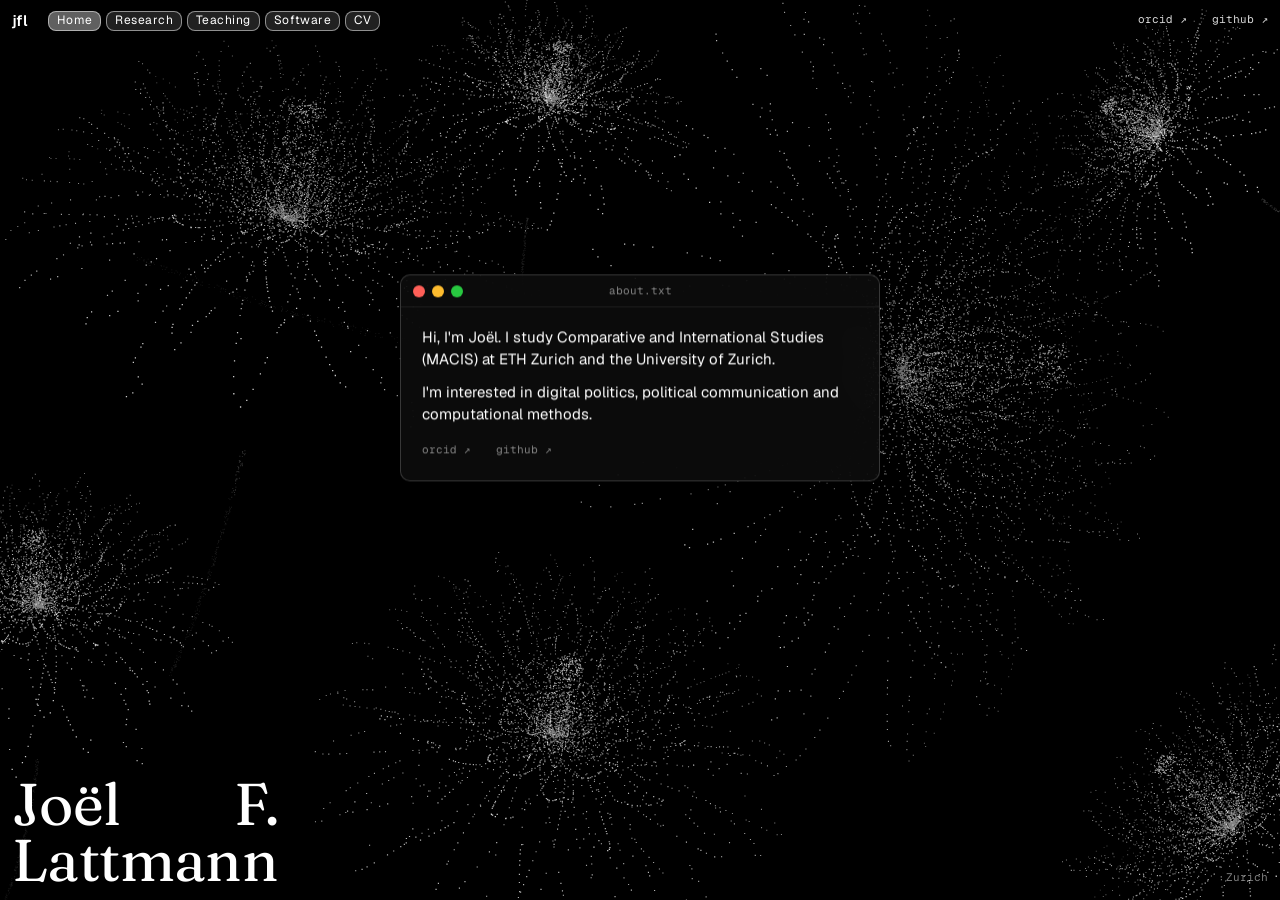
==== index.html @ bf8f3472 "design more vibey" ====
<!DOCTYPE html>
<html lang="en">
<head>
  <meta charset="UTF-8" />
  <meta name="viewport" content="width=device-width, initial-scale=1.0" />
  <title>Joël Lattmann</title>
  <link rel="preload" href="assets/fonts/geist-latin-400-normal.woff2" as="font" type="font/woff2" crossorigin />
  <link rel="stylesheet" href="style.css?v=20261121a" />
</head>
<body>
  <header>
    <a class="mark" href="index.html">jfl</a>
    <nav>
      <a href="index.html">Home</a>
      <a href="research.html">Research</a>
      <a href="teaching.html">Teaching</a>
      <a href="software.html">Software</a>
      <a href="cv.html">CV</a>
    </nav>
  </header>
  <footer><a href="https://orcid.org/0009-0002-9551-1876">orcid ↗</a><a href="https://github.com/joellattmann">github ↗</a></footer>

  <canvas id="field" aria-hidden="true"></canvas>
  <div class="landing">
    <div class="loader"></div>
    <h1 class="name"><span class="first"><span>Joël</span><span>F.</span></span><span>Lattmann</span></h1>
    <p class="note">Zurich</p>
  </div>

  <section class="win" id="about" role="dialog" aria-label="About">
    <div class="win-bar">
      <div class="dots">
        <button class="dot red" data-act="close" aria-label="Close"></button>
        <button class="dot yellow" data-act="min" aria-label="Minimise"></button>
        <button class="dot green" data-act="max" aria-label="Expand"></button>
      </div>
      <span class="win-title">about.txt</span>
    </div>
    <div class="win-body">
      <p>Hi, I'm Joël. I study Comparative and International Studies (MACIS) at ETH Zurich and the University of Zurich.</p>
      <p>I'm interested in digital politics, political communication and computational methods.</p>
      <p class="win-links"><a href="https://orcid.org/0009-0002-9551-1876">orcid ↗</a><a href="https://github.com/joellattmann">github ↗</a></p>
    </div>
  </section>
  <button class="reopen" id="reopen" aria-label="Open about">about.txt</button>

  <script src="main.js?v=20261121a"></script>
</body>
</html>
---- style.css ----
@font-face { font-family: "Geist"; src: url("assets/fonts/geist-latin-400-normal.woff2") format("woff2"); font-weight: 400; font-display: block; }
@font-face { font-family: "Geist"; src: url("assets/fonts/geist-latin-600-normal.woff2") format("woff2"); font-weight: 600; font-display: block; }
@font-face { font-family: "Geist Mono"; src: url("assets/fonts/geist-mono-latin-400-normal.woff2") format("woff2"); font-weight: 400; font-display: block; }
@font-face { font-family: "Fraunces"; src: url("assets/fonts/fraunces-latin-400-normal.woff2") format("woff2"); font-weight: 400; font-display: block; }

:root {
  --bg: #000;
  --fg: #fff;
  --dim: rgba(255, 255, 255, 0.5);
  --faint: rgba(255, 255, 255, 0.14);
  --pill: #606060;
  --sans: "Geist", "Helvetica Neue", Arial, sans-serif;
  --display: "Fraunces", Georgia, serif;
  --mono: "Geist Mono", ui-monospace, Menlo, monospace;
}

* { margin: 0; padding: 0; box-sizing: border-box; }

html, body { background: var(--bg); }

body {
  min-height: 100vh;
  color: var(--fg);
  font-family: var(--sans);
  font-size: 16px;
  font-weight: 400;
  line-height: 1.45;
  -webkit-font-smoothing: antialiased;
}

::selection { background: var(--fg); color: var(--bg); }

a { color: inherit; }

/* ---------- top bar ---------- */
header {
  position: fixed;
  top: 0.6rem;
  left: 0.75rem;
  right: 0.75rem;
  z-index: 10;
  display: flex;
  align-items: center;
  gap: 0.75rem;
}

.mark {
  font-weight: 600;
  font-size: 0.95rem;
  letter-spacing: -0.01em;
  text-decoration: none;
  margin-right: 0.5rem;
}

nav { display: flex; gap: 0.3rem; flex-wrap: wrap; }

nav a {
  display: flex;
  align-items: center;
  height: 1.25rem;
  padding: 0 0.5rem;
  font-size: 12px;
  letter-spacing: 0.04em;
  text-decoration: none;
  border: 1px solid var(--dim);
  border-radius: 0.5rem;
  background: rgba(96, 96, 96, 0.35);
  transition: background 0.15s;
}
nav a:hover, nav a.active { background: var(--pill); }

/* ---------- landing ---------- */
#field {
  position: fixed;
  inset: 0;
  width: 100%;
  height: 100%;
  z-index: 0;
}

#field.bg { opacity: 0.38; }
main { position: relative; z-index: 1; }

.landing {
  position: fixed;
  inset: 0;
  z-index: 1;
  pointer-events: none;
}

.landing .name {
  position: absolute;
  left: 0.75rem;
  bottom: 0.75rem;
  font-family: var(--display);
  font-weight: 400;
  font-size: clamp(2rem, 4.6vw, 4rem);
  letter-spacing: -0.01em;
  line-height: 0.95;
  opacity: 0;
  animation: rise 1.2s 0.9s cubic-bezier(.2,.7,.2,1) forwards;
  display: inline-block;
}
.landing .name span { display: block; }
.landing .name .first { display: flex; justify-content: space-between; }

.landing .note {
  position: absolute;
  right: 0.75rem;
  bottom: 0.9rem;
  font-family: var(--mono);
  font-size: 11px;
  color: var(--dim);
  text-align: right;
  opacity: 0;
  animation: fade 0.8s 1.6s forwards;
}

.loader {
  position: absolute;
  left: 50%;
  bottom: 8%;
  width: 8.5rem;
  height: 1px;
  margin-left: -4.25rem;
  background: var(--faint);
  overflow: hidden;
  animation: fade 0.4s 1s reverse forwards;
}
.loader::after {
  content: "";
  position: absolute;
  inset: 0;
  background: var(--fg);
  transform-origin: left;
  transform: scaleX(0);
  animation: load 0.9s ease-out forwards;
}

@keyframes load { to { transform: scaleX(1); } }
@keyframes fade { from { opacity: 0; } to { opacity: 1; } }
@keyframes rise { from { opacity: 0; transform: translateY(12px); } to { opacity: 1; transform: none; } }

/* ---------- inner pages ---------- */
main {
  padding: 6.5rem clamp(1.25rem, 8vw, 9rem) 6rem;
  max-width: 1500px;
}

.rule {
  border: 0;
  border-top: 1px solid var(--faint);
}

.page-title {
  font-family: var(--display);
  font-weight: 400;
  font-size: clamp(2rem, 4.6vw, 4rem);
  letter-spacing: -0.01em;
  line-height: 0.95;
  margin-bottom: 3rem;
}

.label {
  font-family: var(--mono);
  font-size: 11px;
  color: var(--dim);
  text-transform: uppercase;
  letter-spacing: 0.06em;
}

.wip {
  position: fixed;
  z-index: 1;
  left: 50%;
  top: 50%;
  transform: translate(-50%, -50%);
  font-family: var(--mono);
  font-size: 11px;
  color: var(--dim);
}

/* software entry: index-style grid */
.entry {
  display: grid;
  grid-template-columns: 1fr 2fr;
  gap: 1.5rem 2rem;
  padding-top: 1rem;
  border-top: 1px solid var(--faint);
}

.entry h2 {
  font-family: var(--sans);
  font-weight: 400;
  font-size: 1.6rem;
  letter-spacing: -0.02em;
  margin: 0.4rem 0 1rem;
}

.entry img {
  width: 72px;
  display: block;
  filter: grayscale(1) contrast(1.1);
  transition: filter 0.3s;
}
.entry:hover img { filter: none; }

.entry p { max-width: 38rem; }
.entry p + p { margin-top: 0.8rem; }

code { font-family: var(--mono); font-size: 0.85em; }

pre {
  margin-top: 1.5rem;
  padding: 1rem 0;
  border-top: 1px solid var(--faint);
  border-bottom: 1px solid var(--faint);
  font-family: var(--mono);
  font-size: 12.5px;
  line-height: 1.7;
  overflow-x: auto;
}
pre .c { color: var(--dim); }

.links { display: flex; gap: 0.3rem; margin-top: 1.5rem; }
.links a {
  height: 1.25rem;
  display: flex;
  align-items: center;
  padding: 0 0.5rem;
  font-size: 12px;
  text-decoration: none;
  border: 1px solid var(--dim);
  border-radius: 0.5rem;
  transition: background 0.15s, color 0.15s;
}
.links a:hover { background: var(--fg); color: var(--bg); }

footer {
  position: fixed;
  right: 0.75rem;
  top: 0.75rem;
  z-index: 10;
  font-family: var(--mono);
  font-size: 11px;
  color: var(--dim);
}
footer { display: flex; gap: 1.6rem; }
footer a {
  text-decoration: none;
  color: rgba(255, 255, 255, 0.85);
  text-shadow: 0 0 6px #000, 0 0 12px #000;
}
footer a:hover { color: #fff; }

/* ---------- about window ---------- */
.win {
  position: fixed;
  z-index: 5;
  left: 50%;
  top: 42%;
  width: min(30rem, calc(100vw - 2rem));
  transform: translate(-50%, -50%);
  background: rgba(14, 14, 14, 0.82);
  backdrop-filter: blur(14px);
  -webkit-backdrop-filter: blur(14px);
  border: 1px solid rgba(255, 255, 255, 0.18);
  border-radius: 10px;
  box-shadow: 0 24px 60px rgba(0, 0, 0, 0.6);
  overflow: hidden;
  opacity: 0;
  animation: pop 0.5s 1.9s cubic-bezier(.2,.8,.2,1) forwards;
  transition: width 0.35s cubic-bezier(.2,.8,.2,1);
}
.win.closed { display: none; }
.win.max { width: min(44rem, calc(100vw - 2rem)); }
.win.min .win-body { display: none; }

@keyframes pop {
  from { opacity: 0; transform: translate(-50%, -46%) scale(0.97); }
  to   { opacity: 1; transform: translate(-50%, -50%) scale(1); }
}
.win.shown { animation: none; opacity: 1; }

.win-bar {
  position: relative;
  height: 2rem;
  display: flex;
  align-items: center;
  padding: 0 0.75rem;
  border-bottom: 1px solid rgba(255, 255, 255, 0.08);
  cursor: grab;
  user-select: none;
}
.win.min .win-bar { border-bottom: 0; }
.win-bar:active { cursor: grabbing; }

.dots { display: flex; gap: 0.45rem; z-index: 1; }
.dot {
  width: 12px;
  height: 12px;
  border-radius: 50%;
  border: 0;
  padding: 0;
  cursor: pointer;
}
.red { background: #ff5f57; }
.yellow { background: #febc2e; }
.green { background: #28c840; }
.dots:hover .dot { filter: brightness(0.9); }

.win-title {
  position: absolute;
  inset: 0;
  display: flex;
  align-items: center;
  justify-content: center;
  font-family: var(--mono);
  font-size: 11px;
  color: var(--dim);
  pointer-events: none;
}

.win-body { padding: 1.2rem 1.3rem 1.4rem; font-size: 15px; }
.win-body p + p { margin-top: 0.7rem; }
.win-body .win-links {
  margin-top: 1.1rem;
  display: flex;
  gap: 1.6rem;
  font-family: var(--mono);
  font-size: 11px;
}
.win-links a { color: var(--dim); text-decoration: none; }
.win-links a:hover { color: var(--fg); }

.reopen {
  position: fixed;
  z-index: 5;
  left: 50%;
  bottom: 0.9rem;
  transform: translateX(-50%);
  display: none;
  height: 1.25rem;
  padding: 0 0.5rem;
  font-family: var(--mono);
  font-size: 11px;
  color: var(--fg);
  background: rgba(96, 96, 96, 0.35);
  border: 1px solid var(--dim);
  border-radius: 0.5rem;
  cursor: pointer;
}
.reopen:hover { background: var(--pill); }
.reopen.show { display: block; }

/* ---------- research ---------- */
.entry.pub { padding-bottom: 1.6rem; }
.entry.pub + .entry.pub { margin-top: 0; }
.pub-title { font-size: 1.05rem; max-width: 40rem; }
.pub-authors { margin-top: 0.4rem; color: var(--dim); font-size: 0.92rem; }
.pub-authors b { color: var(--fg); font-weight: 400; }

@media (max-width: 700px) {
  .entry { grid-template-columns: 1fr; }
  footer { display: none; }
  .landing .note { display: none; }
}

@media (prefers-reduced-motion: reduce) {
  .landing .name, .landing .note { animation: none; opacity: 1; }
  .loader { display: none; }
}
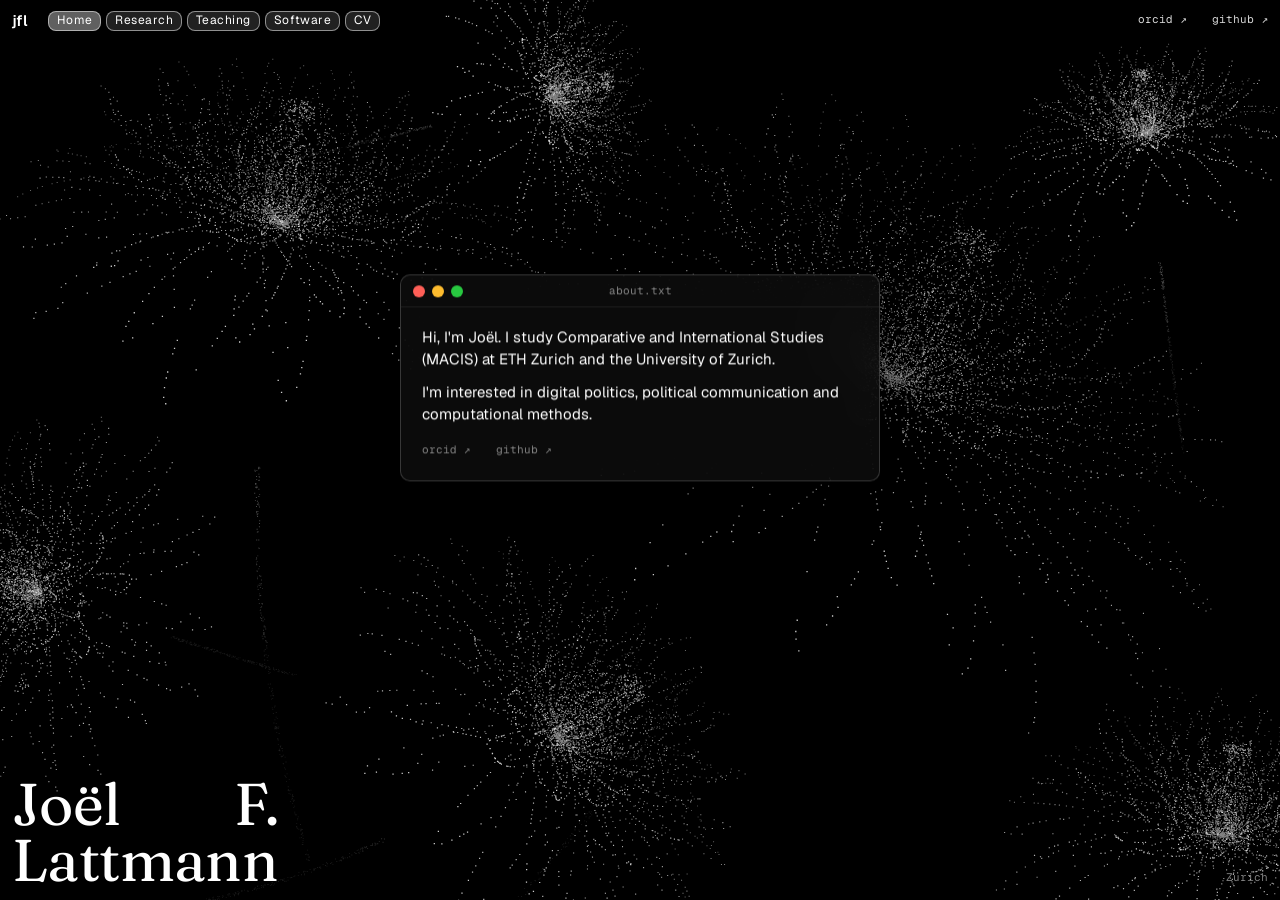
==== commit 80c5984b: "design more vibey" ====
--- a/index.html
+++ b/index.html
@@ -4,8 +4,33 @@
   <meta charset="UTF-8" />
   <meta name="viewport" content="width=device-width, initial-scale=1.0" />
   <title>Joël Lattmann</title>
+  <meta name="description" content="Joël F. Lattmann – MA student in Comparative and International Studies at ETH Zurich and the University of Zurich, interested in digital politics, political communication and computational methods." />
+  <meta name="author" content="Joël F. Lattmann" />
+  <link rel="canonical" href="https://joellattmann.github.io/" />
+  <meta name="theme-color" content="#000000" />
+  <meta property="og:type" content="website" />
+  <meta property="og:site_name" content="Joël F. Lattmann" />
+  <meta property="og:title" content="Joël Lattmann" />
+  <meta property="og:description" content="Joël F. Lattmann – MA student in Comparative and International Studies at ETH Zurich and the University of Zurich, interested in digital politics, political communication and computational methods." />
+  <meta property="og:url" content="https://joellattmann.github.io/" />
+  <meta property="og:image" content="https://joellattmann.github.io/assets/og.png" />
+  <meta property="og:image:width" content="1200" />
+  <meta property="og:image:height" content="630" />
+  <meta name="twitter:card" content="summary_large_image" />
+  <meta name="twitter:image" content="https://joellattmann.github.io/assets/og.png" />
+  <link rel="icon" href="assets/favicon.svg" type="image/svg+xml" />
+  <link rel="icon" href="assets/favicon-32.png" sizes="32x32" type="image/png" />
+  <link rel="apple-touch-icon" href="assets/apple-touch-icon.png" />
   <link rel="preload" href="assets/fonts/geist-latin-400-normal.woff2" as="font" type="font/woff2" crossorigin />
-  <link rel="stylesheet" href="style.css?v=20261121a" />
+  <link rel="stylesheet" href="style.css?v=20261121b" />
+  <script type="application/ld+json">
+  {"@context": "https://schema.org", "@type": "Person",
+   "name": "Joël F. Lattmann", "alternateName": "Joël Frédéric Lattmann",
+   "url": "https://joellattmann.github.io/",
+   "affiliation": [{"@type": "CollegeOrUniversity", "name": "ETH Zurich"}, {"@type": "CollegeOrUniversity", "name": "University of Zurich"}],
+   "knowsAbout": ["Digital politics", "Political communication", "Computational social science"],
+   "sameAs": ["https://orcid.org/0009-0002-9551-1876", "https://github.com/joellattmann"]}
+  </script>
 </head>
 <body>
   <header>
@@ -44,6 +69,6 @@
   </section>
   <button class="reopen" id="reopen" aria-label="Open about">about.txt</button>
 
-  <script src="main.js?v=20261121a"></script>
+  <script src="main.js?v=20261121b"></script>
 </body>
 </html>
--- a/style.css
+++ b/style.css
@@ -370,3 +370,33 @@
   .landing .name, .landing .note { animation: none; opacity: 1; }
   .loader { display: none; }
 }
+
+/* ---------- page transitions ---------- */
+@view-transition { navigation: auto; }
+header { view-transition-name: site-header; }
+footer { view-transition-name: site-links; }
+::view-transition-old(root),
+::view-transition-new(root) { animation-duration: 0.35s; animation-timing-function: ease; }
+@supports not (view-transition-name: none) {
+  main, .landing, #field { animation: fade 0.45s ease both; }
+}
+
+/* ---------- hover detail ---------- */
+.entry .label, .entry h2, .entry .pub-title { transition: color 0.25s, transform 0.25s; }
+.entry:hover .label { color: var(--fg); }
+.entry:hover h2, .entry:hover .pub-title { transform: translateX(6px); }
+
+.entry-link { display: inline-block; color: inherit; text-decoration: none; }
+.entry-link .arrow {
+  display: inline-block;
+  font-size: 0.7em;
+  opacity: 0;
+  transform: translate(-4px, 2px);
+  transition: opacity 0.25s, transform 0.25s;
+}
+.entry-link:hover .arrow { opacity: 1; transform: translate(0, -2px); }
+
+/* ---------- 404 ---------- */
+#field[data-layout="wilted"] { opacity: 1; }
+.lost .wip { top: 84%; }
+.lost .wip a { color: var(--fg); text-underline-offset: 3px; }
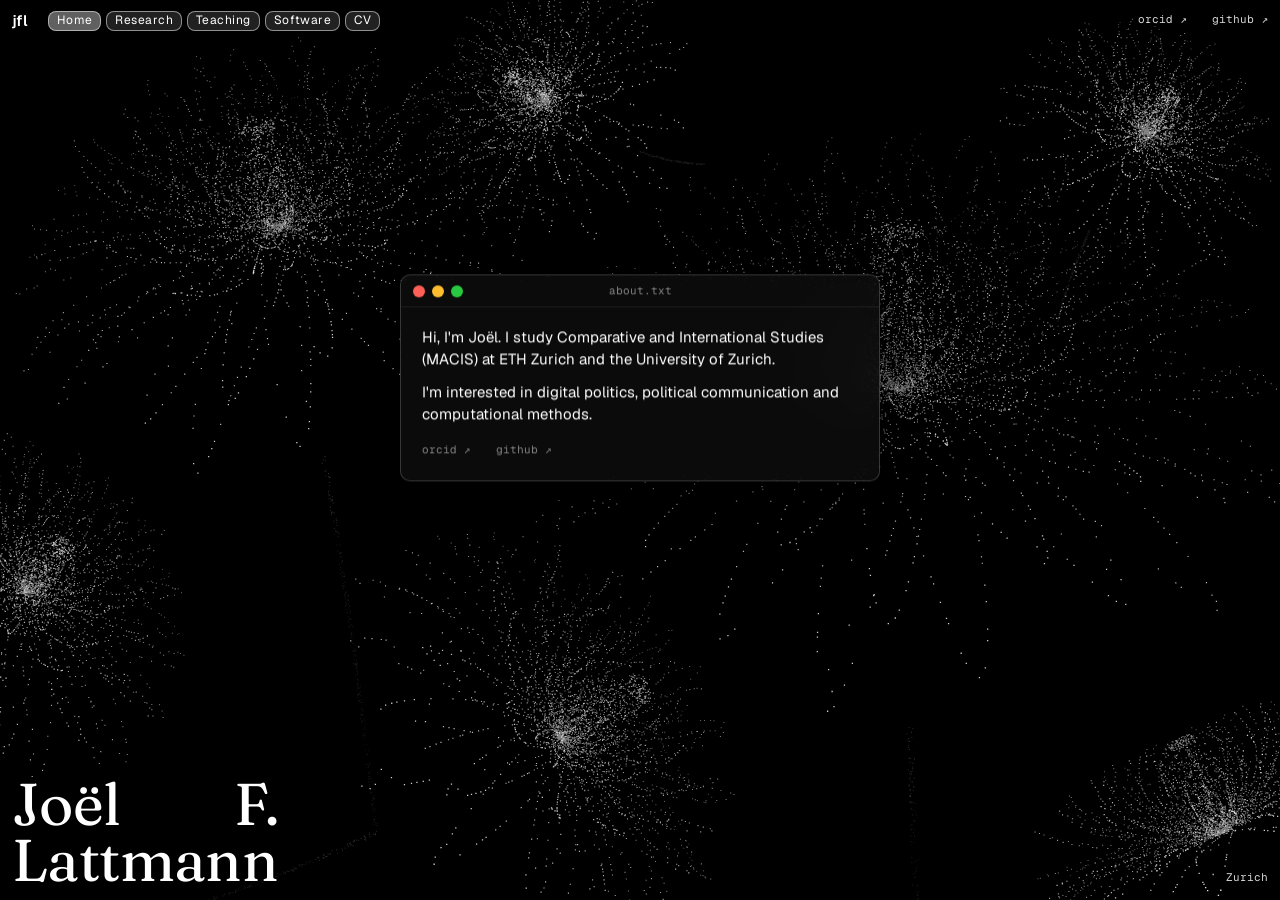
==== commit 67317838: "design more vibey" ====
--- a/index.html
+++ b/index.html
@@ -22,7 +22,7 @@
   <link rel="icon" href="assets/favicon-32.png" sizes="32x32" type="image/png" />
   <link rel="apple-touch-icon" href="assets/apple-touch-icon.png" />
   <link rel="preload" href="assets/fonts/geist-latin-400-normal.woff2" as="font" type="font/woff2" crossorigin />
-  <link rel="stylesheet" href="style.css?v=20261121b" />
+  <link rel="stylesheet" href="style.css?v=20261121c" />
   <script type="application/ld+json">
   {"@context": "https://schema.org", "@type": "Person",
    "name": "Joël F. Lattmann", "alternateName": "Joël Frédéric Lattmann",
@@ -69,6 +69,6 @@
   </section>
   <button class="reopen" id="reopen" aria-label="Open about">about.txt</button>
 
-  <script src="main.js?v=20261121b"></script>
+  <script src="main.js?v=20261121c"></script>
 </body>
 </html>
--- a/style.css
+++ b/style.css
@@ -110,7 +110,8 @@
   bottom: 0.9rem;
   font-family: var(--mono);
   font-size: 11px;
-  color: var(--dim);
+  color: rgba(255, 255, 255, 0.85);
+  text-shadow: 0 0 6px #000, 0 0 12px #000;
   text-align: right;
   opacity: 0;
   animation: fade 0.8s 1.6s forwards;
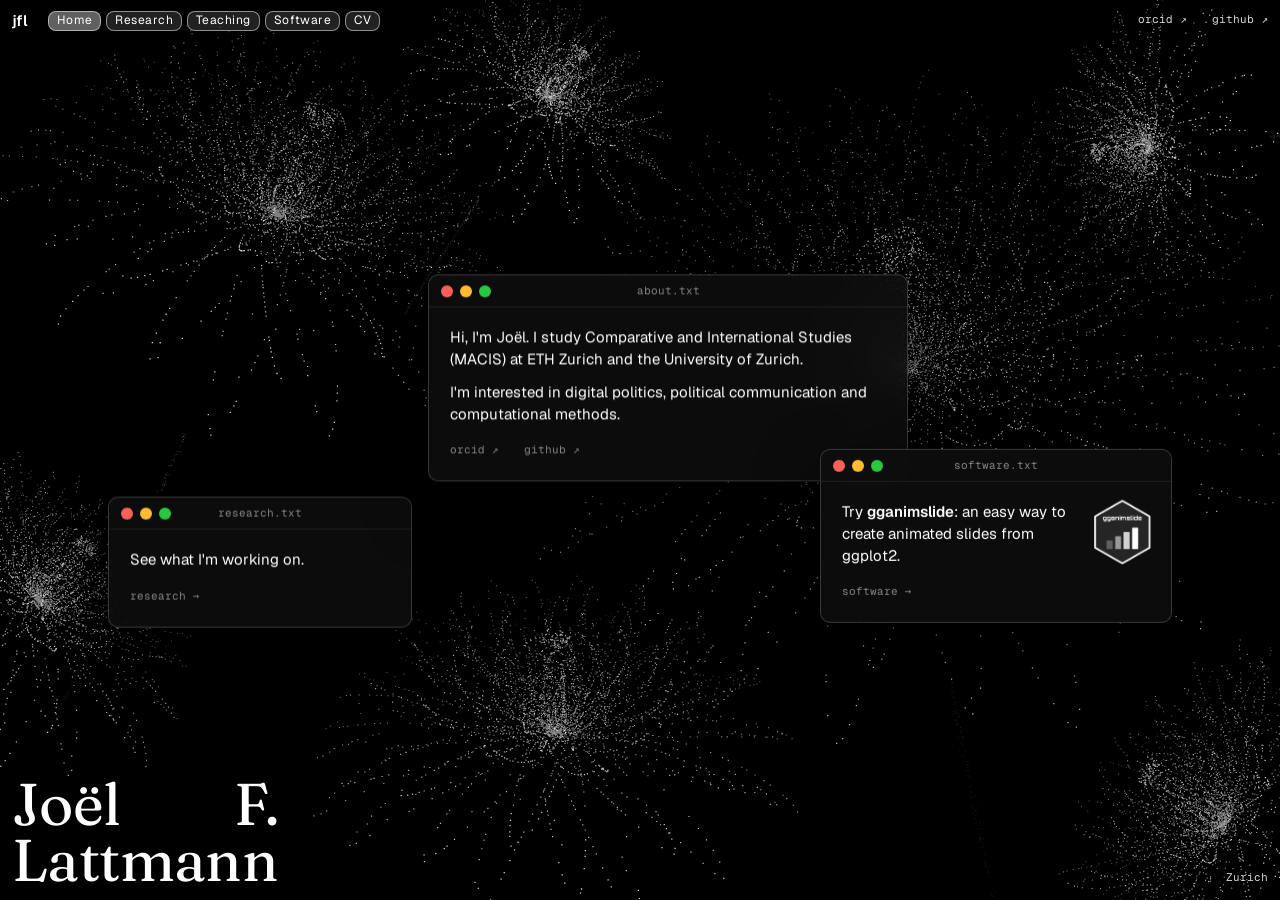
==== commit d526a14b: "design more vibey" ====
--- a/index.html
+++ b/index.html
@@ -22,7 +22,7 @@
   <link rel="icon" href="assets/favicon-32.png" sizes="32x32" type="image/png" />
   <link rel="apple-touch-icon" href="assets/apple-touch-icon.png" />
   <link rel="preload" href="assets/fonts/geist-latin-400-normal.woff2" as="font" type="font/woff2" crossorigin />
-  <link rel="stylesheet" href="style.css?v=20261121c" />
+  <link rel="stylesheet" href="style.css?v=20261122e" />
   <script type="application/ld+json">
   {"@context": "https://schema.org", "@type": "Person",
    "name": "Joël F. Lattmann", "alternateName": "Joël Frédéric Lattmann",
@@ -43,7 +43,7 @@
       <a href="cv.html">CV</a>
     </nav>
   </header>
-  <footer><a href="https://orcid.org/0009-0002-9551-1876">orcid ↗</a><a href="https://github.com/joellattmann">github ↗</a></footer>
+  <footer><a href="https://orcid.org/0009-0002-9551-1876">orcid ↗&#xFE0E;</a><a href="https://github.com/joellattmann">github ↗&#xFE0E;</a></footer>
 
   <canvas id="field" aria-hidden="true"></canvas>
   <div class="landing">
@@ -52,7 +52,36 @@
     <p class="note">Zurich</p>
   </div>
 
-  <section class="win" id="about" role="dialog" aria-label="About">
+  <section class="win" id="research-win" data-title="research.txt" role="dialog" aria-label="research.txt">
+    <div class="win-bar">
+      <div class="dots">
+        <button class="dot red" data-act="close" aria-label="Close"></button>
+        <button class="dot yellow" data-act="min" aria-label="Minimise"></button>
+        <button class="dot green" data-act="max" aria-label="Expand"></button>
+      </div>
+      <span class="win-title">research.txt</span>
+    </div>
+    <div class="win-body">
+      <p>See what I'm working on.</p>
+      <p class="win-links"><a href="research.html">research →</a></p>
+    </div>
+  </section>
+  <section class="win" id="software-win" data-title="software.txt" role="dialog" aria-label="software.txt">
+    <div class="win-bar">
+      <div class="dots">
+        <button class="dot red" data-act="close" aria-label="Close"></button>
+        <button class="dot yellow" data-act="min" aria-label="Minimise"></button>
+        <button class="dot green" data-act="max" aria-label="Expand"></button>
+      </div>
+      <span class="win-title">software.txt</span>
+    </div>
+    <div class="win-body">
+      <img class="win-logo" src="assets/gganimslide-logo.png" alt="gganimslide logo" />
+      <p>Try <strong>gganimslide</strong>: an easy way to create animated slides from ggplot2.</p>
+      <p class="win-links"><a href="software.html">software →</a></p>
+    </div>
+  </section>
+  <section class="win" id="about" data-title="about.txt" role="dialog" aria-label="about.txt">
     <div class="win-bar">
       <div class="dots">
         <button class="dot red" data-act="close" aria-label="Close"></button>
@@ -64,11 +93,11 @@
     <div class="win-body">
       <p>Hi, I'm Joël. I study Comparative and International Studies (MACIS) at ETH Zurich and the University of Zurich.</p>
       <p>I'm interested in digital politics, political communication and computational methods.</p>
-      <p class="win-links"><a href="https://orcid.org/0009-0002-9551-1876">orcid ↗</a><a href="https://github.com/joellattmann">github ↗</a></p>
+      <p class="win-links"><a href="https://orcid.org/0009-0002-9551-1876">orcid ↗&#xFE0E;</a><a href="https://github.com/joellattmann">github ↗&#xFE0E;</a></p>
     </div>
   </section>
-  <button class="reopen" id="reopen" aria-label="Open about">about.txt</button>
+  <div class="dock" id="dock" aria-label="Closed windows"></div>
 
-  <script src="main.js?v=20261121c"></script>
+  <script src="main.js?v=20261122e"></script>
 </body>
 </html>
--- a/style.css
+++ b/style.css
@@ -254,15 +254,16 @@
 }
 footer a:hover { color: #fff; }
 
-/* ---------- about window ---------- */
+/* ---------- windows ---------- */
 .win {
+  --x: 50%; --y: 42%; --w: 30rem; --delay: 1.9s;
   position: fixed;
   z-index: 5;
-  left: 50%;
-  top: 42%;
-  width: min(30rem, calc(100vw - 2rem));
+  left: var(--x);
+  top: var(--y);
+  width: min(var(--w), calc(100vw - 2rem));
   transform: translate(-50%, -50%);
-  background: rgba(14, 14, 14, 0.82);
+  background: rgba(14, 14, 14, 0.86);
   backdrop-filter: blur(14px);
   -webkit-backdrop-filter: blur(14px);
   border: 1px solid rgba(255, 255, 255, 0.18);
@@ -270,12 +271,20 @@
   box-shadow: 0 24px 60px rgba(0, 0, 0, 0.6);
   overflow: hidden;
   opacity: 0;
-  animation: pop 0.5s 1.9s cubic-bezier(.2,.8,.2,1) forwards;
+  animation: pop 0.5s var(--delay) cubic-bezier(.2,.8,.2,1) forwards;
   transition: width 0.35s cubic-bezier(.2,.8,.2,1);
 }
+/* desktop: research sits below-left of about (no overlap), software overlaps about's bottom-right corner in front */
+#about { --x: calc(50% + 1.75rem); }
+#research-win { --x: max(calc(50% - 23.75rem), 10.5rem); --y: calc(42% + 184px); --w: 19rem; --delay: 1.7s; z-index: 3; }
+#software-win { --x: min(calc(50% + 22.25rem), calc(100% - 12rem)); --y: calc(42% + 158px); --w: 22rem; --delay: 2.05s; z-index: 7; }
+
 .win.closed { display: none; }
-.win.max { width: min(44rem, calc(100vw - 2rem)); }
 .win.min .win-body { display: none; }
+.win.max { width: min(calc(var(--w) * 1.45), calc(100vw - 2rem)); }
+.win.max .win-body { font-size: 18px; padding: 1.6rem 1.8rem 1.9rem; }
+.win.max .win-links { font-size: 12.5px; }
+.win.max .win-logo { width: 80px; }
 
 @keyframes pop {
   from { opacity: 0; transform: translate(-50%, -46%) scale(0.97); }
@@ -292,6 +301,7 @@
   border-bottom: 1px solid rgba(255, 255, 255, 0.08);
   cursor: grab;
   user-select: none;
+  touch-action: none;
 }
 .win.min .win-bar { border-bottom: 0; }
 .win-bar:active { cursor: grabbing; }
@@ -322,7 +332,7 @@
   pointer-events: none;
 }
 
-.win-body { padding: 1.2rem 1.3rem 1.4rem; font-size: 15px; }
+.win-body { padding: 1.2rem 1.3rem 1.4rem; font-size: 15px; transition: font-size 0.3s, padding 0.3s; }
 .win-body p + p { margin-top: 0.7rem; }
 .win-body .win-links {
   margin-top: 1.1rem;
@@ -333,26 +343,66 @@
 }
 .win-links a { color: var(--dim); text-decoration: none; }
 .win-links a:hover { color: var(--fg); }
-
-.reopen {
-  position: fixed;
-  z-index: 5;
+.win-body strong { font-weight: 600; }
+
+.win-logo {
+  float: right;
+  width: 58px;
+  margin: -0.2rem -0.1rem 0.4rem 0.9rem;
+  filter: grayscale(1) contrast(1.1);
+  transition: filter 0.3s, width 0.3s;
+}
+.win:hover .win-logo { filter: none; }
+
+/* dock for closed windows */
+.dock {
+  position: fixed;
+  z-index: 6;
   left: 50%;
   bottom: 0.9rem;
   transform: translateX(-50%);
-  display: none;
+  display: flex;
+  gap: 0.3rem;
+}
+.dock button {
   height: 1.25rem;
   padding: 0 0.5rem;
   font-family: var(--mono);
   font-size: 11px;
   color: var(--fg);
-  background: rgba(96, 96, 96, 0.35);
+  background: rgba(40, 40, 40, 0.85);
+  backdrop-filter: blur(8px);
+  -webkit-backdrop-filter: blur(8px);
   border: 1px solid var(--dim);
   border-radius: 0.5rem;
   cursor: pointer;
 }
-.reopen:hover { background: var(--pill); }
-.reopen.show { display: block; }
+.dock button:hover { background: var(--pill); }
+
+/* mobile: stack windows, minimised ones go to the bottom-right corner */
+@media (max-width: 700px) {
+  .win, #about { --x: 50%; --y: 46%; }
+  #research-win { --x: 42%; --y: 25%; --w: 16rem; }
+  #software-win { --x: 56%; --y: 69%; --w: 17rem; --delay: 1.75s; z-index: 4; }
+  #research-win { --delay: 1.6s; }
+  .win.min {
+    left: auto !important;
+    top: auto !important;
+    right: 0.75rem;
+    bottom: calc(0.75rem + var(--dock, 0px) + var(--stack, 0) * 2.5rem);
+    width: 11.5rem;
+    transform: none;
+  }
+  .win.min .win-title { justify-content: flex-end; padding-right: 0.8rem; }
+  .win.max { width: calc(100vw - 1rem); }
+  .dock {
+    left: auto;
+    right: 0.75rem;
+    transform: none;
+    flex-direction: column-reverse;   /* about at the bottom, then research, then software */
+    align-items: flex-end;
+  }
+}
 
 /* ---------- research ---------- */
 .entry.pub { padding-bottom: 1.6rem; }
@@ -370,6 +420,7 @@
 @media (prefers-reduced-motion: reduce) {
   .landing .name, .landing .note { animation: none; opacity: 1; }
   .loader { display: none; }
+  .win { animation: none; opacity: 1; }
 }
 
 /* ---------- page transitions ---------- */
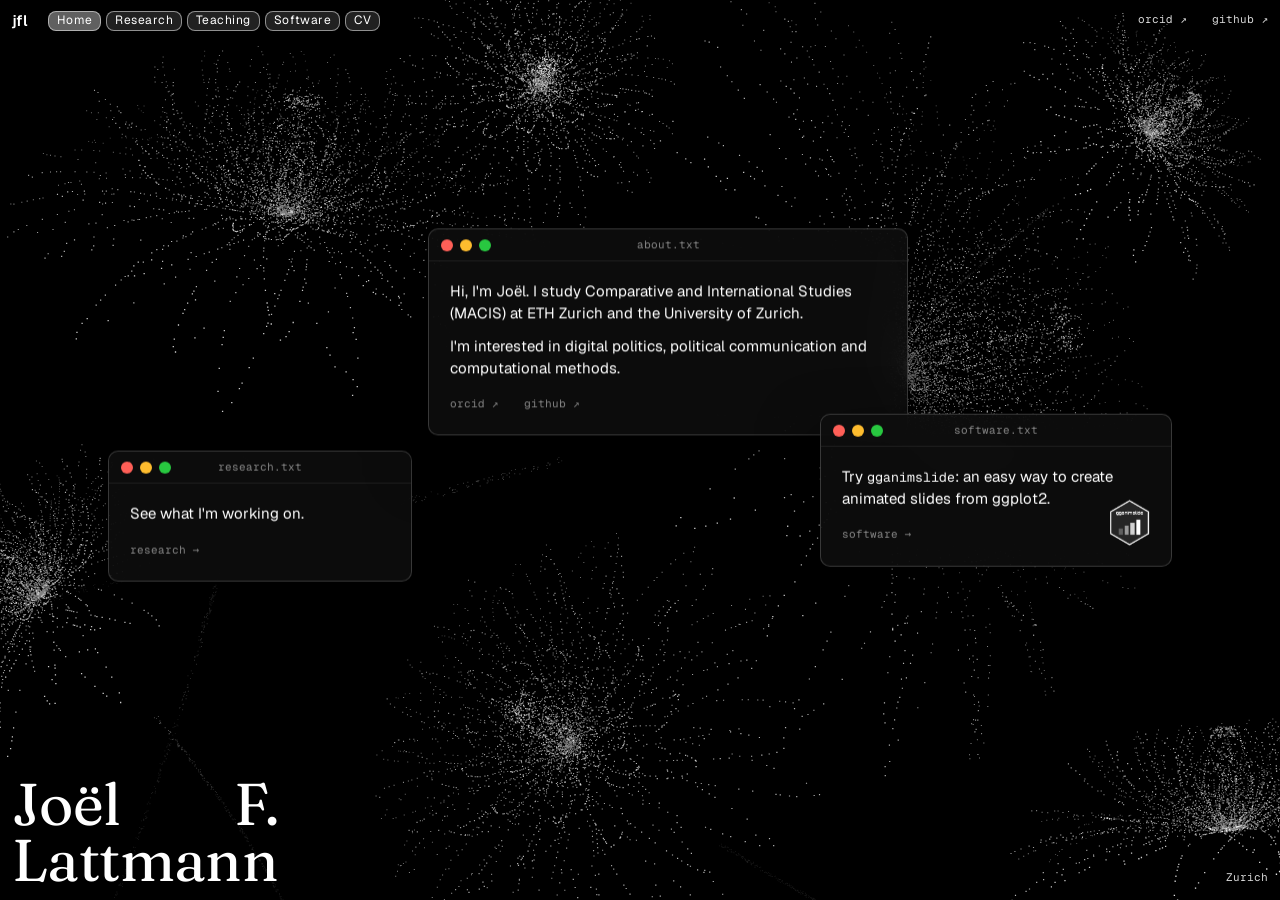
==== commit 73ab40e2: "design more vibey" ====
--- a/index.html
+++ b/index.html
@@ -22,7 +22,7 @@
   <link rel="icon" href="assets/favicon-32.png" sizes="32x32" type="image/png" />
   <link rel="apple-touch-icon" href="assets/apple-touch-icon.png" />
   <link rel="preload" href="assets/fonts/geist-latin-400-normal.woff2" as="font" type="font/woff2" crossorigin />
-  <link rel="stylesheet" href="style.css?v=20261122e" />
+  <link rel="stylesheet" href="style.css?v=20261122g" />
   <script type="application/ld+json">
   {"@context": "https://schema.org", "@type": "Person",
    "name": "Joël F. Lattmann", "alternateName": "Joël Frédéric Lattmann",
@@ -76,9 +76,9 @@
       <span class="win-title">software.txt</span>
     </div>
     <div class="win-body">
+      <p>Try <code>gganimslide</code>: an easy way to create animated slides from ggplot2.</p>
+      <p class="win-links"><a href="software.html">software →</a></p>
       <img class="win-logo" src="assets/gganimslide-logo.png" alt="gganimslide logo" />
-      <p>Try <strong>gganimslide</strong>: an easy way to create animated slides from ggplot2.</p>
-      <p class="win-links"><a href="software.html">software →</a></p>
     </div>
   </section>
   <section class="win" id="about" data-title="about.txt" role="dialog" aria-label="about.txt">
@@ -98,6 +98,6 @@
   </section>
   <div class="dock" id="dock" aria-label="Closed windows"></div>
 
-  <script src="main.js?v=20261122e"></script>
+  <script src="main.js?v=20261122g"></script>
 </body>
 </html>
--- a/style.css
+++ b/style.css
@@ -275,16 +275,16 @@
   transition: width 0.35s cubic-bezier(.2,.8,.2,1);
 }
 /* desktop: research sits below-left of about (no overlap), software overlaps about's bottom-right corner in front */
-#about { --x: calc(50% + 1.75rem); }
-#research-win { --x: max(calc(50% - 23.75rem), 10.5rem); --y: calc(42% + 184px); --w: 19rem; --delay: 1.7s; z-index: 3; }
-#software-win { --x: min(calc(50% + 22.25rem), calc(100% - 12rem)); --y: calc(42% + 158px); --w: 22rem; --delay: 2.05s; z-index: 7; }
+#about { --x: calc(50% + 1.75rem); --y: calc(50% - 118px); }
+#research-win { --x: max(calc(50% - 23.75rem), 10.5rem); --y: calc(50% + 66px); --w: 19rem; --delay: 1.7s; z-index: 3; }
+#software-win { --x: min(calc(50% + 22.25rem), calc(100% - 12rem)); --y: calc(50% + 40px); --w: 22rem; --delay: 2.05s; z-index: 7; }
 
 .win.closed { display: none; }
 .win.min .win-body { display: none; }
 .win.max { width: min(calc(var(--w) * 1.45), calc(100vw - 2rem)); }
 .win.max .win-body { font-size: 18px; padding: 1.6rem 1.8rem 1.9rem; }
 .win.max .win-links { font-size: 12.5px; }
-.win.max .win-logo { width: 80px; }
+.win.max .win-logo { width: 52px; right: 1.8rem; bottom: 1.75rem; }
 
 @keyframes pop {
   from { opacity: 0; transform: translate(-50%, -46%) scale(0.97); }
@@ -343,15 +343,18 @@
 }
 .win-links a { color: var(--dim); text-decoration: none; }
 .win-links a:hover { color: var(--fg); }
-.win-body strong { font-weight: 600; }
-
+.win-body code { font-family: var(--mono); font-size: 0.88em; color: var(--fg); }
+
+.win-body { position: relative; }
 .win-logo {
-  float: right;
-  width: 58px;
-  margin: -0.2rem -0.1rem 0.4rem 0.9rem;
+  position: absolute;
+  right: 1.3rem;
+  bottom: 1.25rem;
+  width: 40px;
   filter: grayscale(1) contrast(1.1);
   transition: filter 0.3s, width 0.3s;
 }
+#software-win .win-links { padding-right: 3.2rem; }
 .win:hover .win-logo { filter: none; }
 
 /* dock for closed windows */
@@ -384,7 +387,7 @@
   .win, #about { --x: 50%; --y: 46%; }
   #research-win { --x: 42%; --y: 25%; --w: 16rem; }
   #software-win { --x: 56%; --y: 69%; --w: 17rem; --delay: 1.75s; z-index: 4; }
-  #research-win { --delay: 1.6s; }
+  #research-win { --delay: 1.6s; --y: 20%; }
   .win.min {
     left: auto !important;
     top: auto !important;
@@ -452,3 +455,11 @@
 #field[data-layout="wilted"] { opacity: 1; }
 .lost .wip { top: 84%; }
 .lost .wip a { color: var(--fg); text-underline-offset: 3px; }
+
+/* small phones: keep the menu on one line */
+@media (max-width: 400px) {
+  header { gap: 0.4rem; left: 0.6rem; }
+  .mark { margin-right: 0.15rem; }
+  nav { gap: 0.25rem; flex-wrap: nowrap; }
+  nav a { padding: 0 0.4rem; font-size: 11px; }
+}
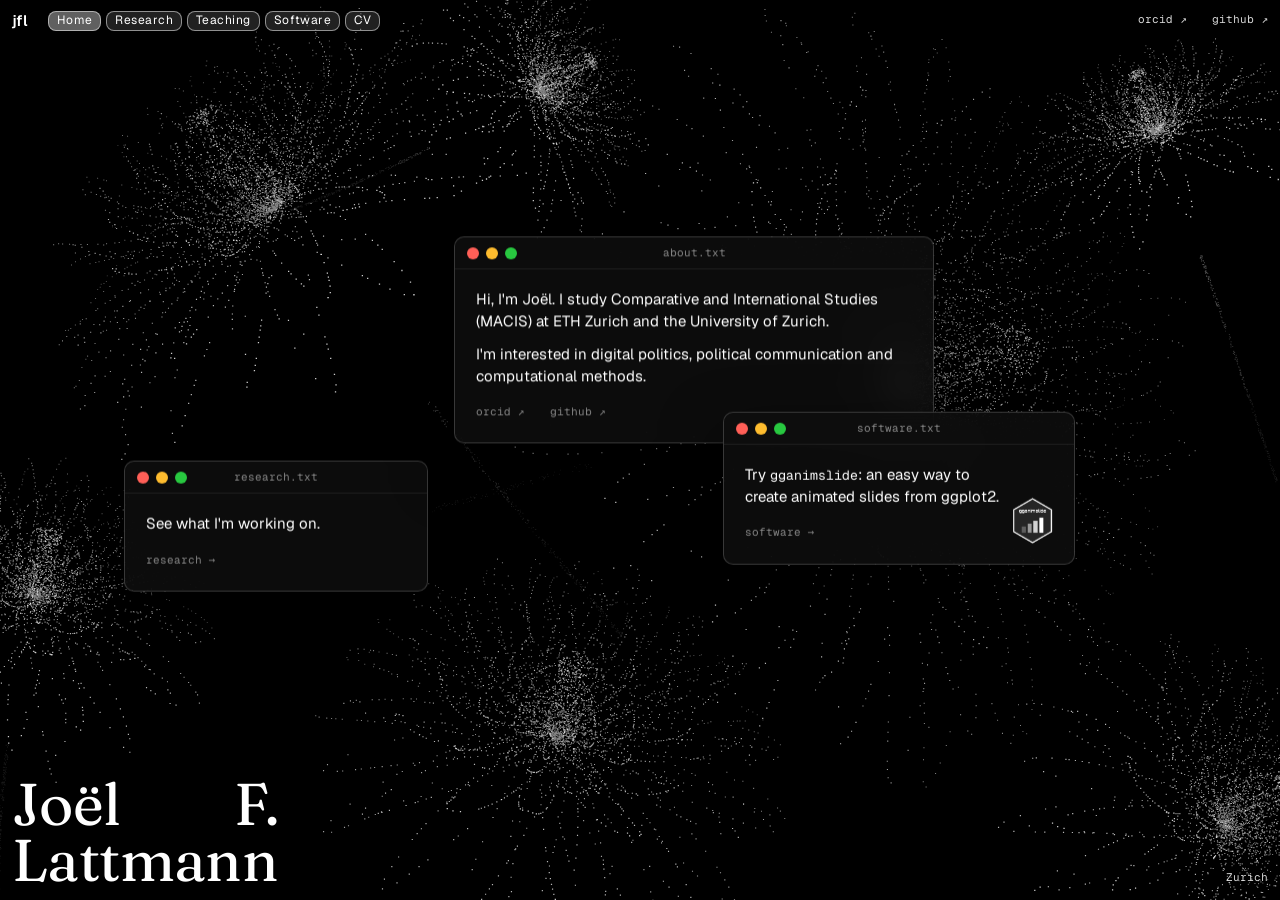
==== commit 9699c385: "design more vibey" ====
--- a/index.html
+++ b/index.html
@@ -22,7 +22,7 @@
   <link rel="icon" href="assets/favicon-32.png" sizes="32x32" type="image/png" />
   <link rel="apple-touch-icon" href="assets/apple-touch-icon.png" />
   <link rel="preload" href="assets/fonts/geist-latin-400-normal.woff2" as="font" type="font/woff2" crossorigin />
-  <link rel="stylesheet" href="style.css?v=20261122g" />
+  <link rel="stylesheet" href="style.css?v=20261122h" />
   <script type="application/ld+json">
   {"@context": "https://schema.org", "@type": "Person",
    "name": "Joël F. Lattmann", "alternateName": "Joël Frédéric Lattmann",
@@ -98,6 +98,6 @@
   </section>
   <div class="dock" id="dock" aria-label="Closed windows"></div>
 
-  <script src="main.js?v=20261122g"></script>
+  <script src="main.js?v=20261122h"></script>
 </body>
 </html>
--- a/style.css
+++ b/style.css
@@ -275,16 +275,17 @@
   transition: width 0.35s cubic-bezier(.2,.8,.2,1);
 }
 /* desktop: research sits below-left of about (no overlap), software overlaps about's bottom-right corner in front */
-#about { --x: calc(50% + 1.75rem); --y: calc(50% - 118px); }
-#research-win { --x: max(calc(50% - 23.75rem), 10.5rem); --y: calc(50% + 66px); --w: 19rem; --delay: 1.7s; z-index: 3; }
-#software-win { --x: min(calc(50% + 22.25rem), calc(100% - 12rem)); --y: calc(50% + 40px); --w: 22rem; --delay: 2.05s; z-index: 7; }
+#about { --x: calc(50% + 54px); --y: calc(50% - 110px); }
+#research-win { --x: max(calc(50% - 364px), 10.5rem); --y: calc(50% + 76px); --w: 19rem; --delay: 1.7s; z-index: 3; }
+#software-win { --x: min(calc(50% + 259px), calc(100% - 12rem)); --y: calc(50% + 38px); --w: 22rem; --delay: 2.05s; z-index: 7; }
 
 .win.closed { display: none; }
 .win.min .win-body { display: none; }
 .win.max { width: min(calc(var(--w) * 1.45), calc(100vw - 2rem)); }
-.win.max .win-body { font-size: 18px; padding: 1.6rem 1.8rem 1.9rem; }
-.win.max .win-links { font-size: 12.5px; }
-.win.max .win-logo { width: 52px; right: 1.8rem; bottom: 1.75rem; }
+.win.max .win-body { min-height: 13rem; display: flex; flex-direction: column; }   /* bigger box, same text size */
+.win.max .win-body .win-links { margin-top: auto; padding-top: 1.1rem; }
+.win-more { display: none; }                      /* extra content shown only when expanded */
+.win.max .win-more { display: block; margin-top: 0.7rem; }
 
 @keyframes pop {
   from { opacity: 0; transform: translate(-50%, -46%) scale(0.97); }
@@ -354,7 +355,7 @@
   filter: grayscale(1) contrast(1.1);
   transition: filter 0.3s, width 0.3s;
 }
-#software-win .win-links { padding-right: 3.2rem; }
+#software-win .win-body > p:first-child { padding-right: 3.2rem; }   /* keep text clear of the logo */
 .win:hover .win-logo { filter: none; }
 
 /* dock for closed windows */
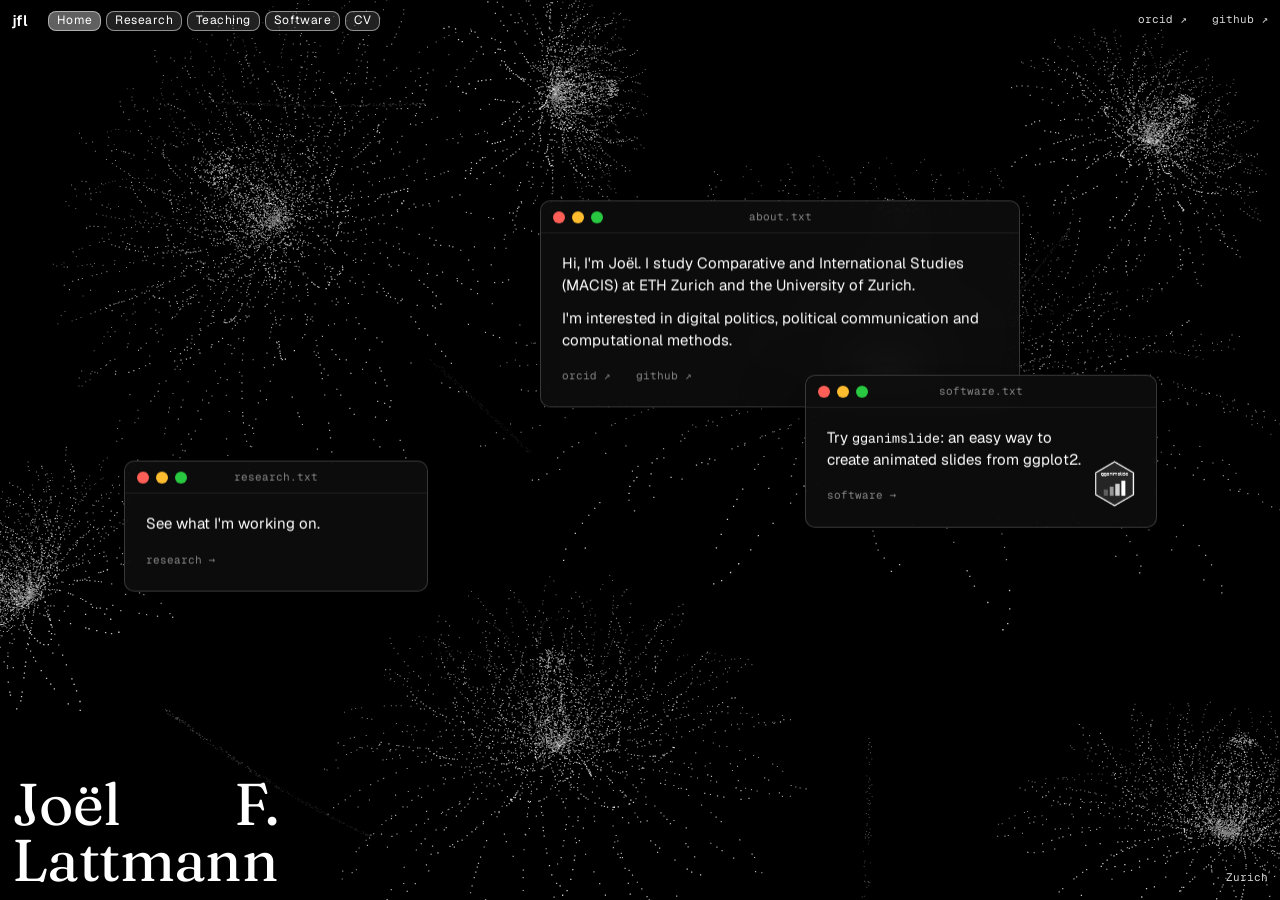
==== commit 30d1269e: "design more vibey" ====
--- a/index.html
+++ b/index.html
@@ -22,7 +22,7 @@
   <link rel="icon" href="assets/favicon-32.png" sizes="32x32" type="image/png" />
   <link rel="apple-touch-icon" href="assets/apple-touch-icon.png" />
   <link rel="preload" href="assets/fonts/geist-latin-400-normal.woff2" as="font" type="font/woff2" crossorigin />
-  <link rel="stylesheet" href="style.css?v=20261122h" />
+  <link rel="stylesheet" href="style.css?v=20261122i" />
   <script type="application/ld+json">
   {"@context": "https://schema.org", "@type": "Person",
    "name": "Joël F. Lattmann", "alternateName": "Joël Frédéric Lattmann",
@@ -98,6 +98,6 @@
   </section>
   <div class="dock" id="dock" aria-label="Closed windows"></div>
 
-  <script src="main.js?v=20261122h"></script>
+  <script src="main.js?v=20261122i"></script>
 </body>
 </html>
--- a/style.css
+++ b/style.css
@@ -275,9 +275,9 @@
   transition: width 0.35s cubic-bezier(.2,.8,.2,1);
 }
 /* desktop: research sits below-left of about (no overlap), software overlaps about's bottom-right corner in front */
-#about { --x: calc(50% + 54px); --y: calc(50% - 110px); }
+#about { --x: calc(50% + 140px); --y: calc(50% - 146px); }
 #research-win { --x: max(calc(50% - 364px), 10.5rem); --y: calc(50% + 76px); --w: 19rem; --delay: 1.7s; z-index: 3; }
-#software-win { --x: min(calc(50% + 259px), calc(100% - 12rem)); --y: calc(50% + 38px); --w: 22rem; --delay: 2.05s; z-index: 7; }
+#software-win { --x: min(calc(50% + 341px), calc(100% - 12rem)); --y: calc(50% + 1px); --w: 22rem; --delay: 2.05s; z-index: 7; }
 
 .win.closed { display: none; }
 .win.min .win-body { display: none; }
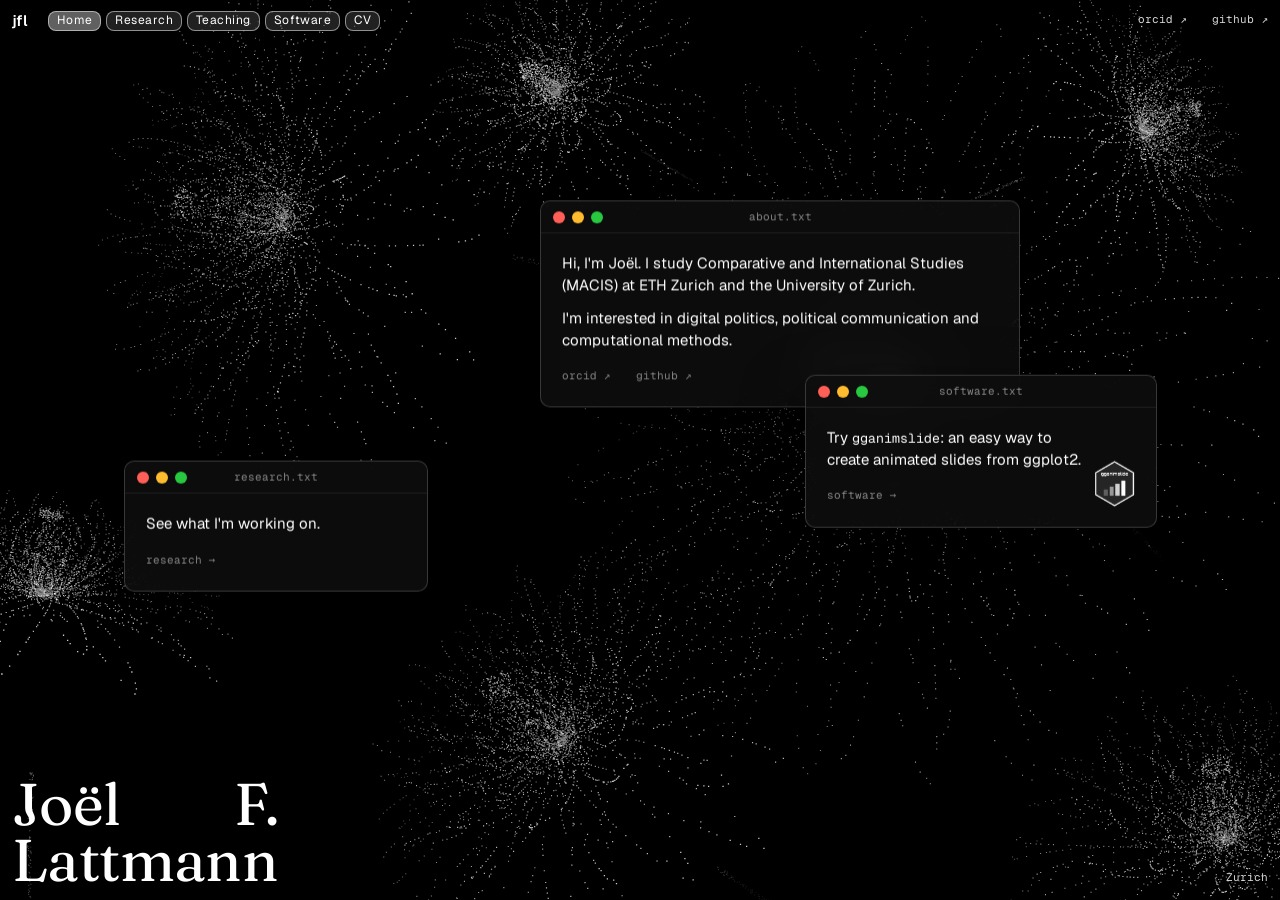
==== commit 5b489e5b: "design more vibey" ====
--- a/index.html
+++ b/index.html
@@ -22,7 +22,7 @@
   <link rel="icon" href="assets/favicon-32.png" sizes="32x32" type="image/png" />
   <link rel="apple-touch-icon" href="assets/apple-touch-icon.png" />
   <link rel="preload" href="assets/fonts/geist-latin-400-normal.woff2" as="font" type="font/woff2" crossorigin />
-  <link rel="stylesheet" href="style.css?v=20261122i" />
+  <link rel="stylesheet" href="style.css?v=20261122j" />
   <script type="application/ld+json">
   {"@context": "https://schema.org", "@type": "Person",
    "name": "Joël F. Lattmann", "alternateName": "Joël Frédéric Lattmann",
@@ -98,6 +98,6 @@
   </section>
   <div class="dock" id="dock" aria-label="Closed windows"></div>
 
-  <script src="main.js?v=20261122i"></script>
+  <script src="main.js?v=20261122j"></script>
 </body>
 </html>
--- a/style.css
+++ b/style.css
@@ -151,7 +151,10 @@
 .rule {
   border: 0;
   border-top: 1px solid var(--faint);
-}
+  transform-origin: left;
+  animation: draw 0.9s 0.15s cubic-bezier(.6,0,.2,1) both;   /* same line-draw as the entries */
+}
+@keyframes draw { from { transform: scaleX(0); } to { transform: scaleX(1); } }
 
 .page-title {
   font-family: var(--display);
@@ -183,12 +186,29 @@
 
 /* software entry: index-style grid */
 .entry {
+  position: relative;
   display: grid;
   grid-template-columns: 1fr 2fr;
   gap: 1.5rem 2rem;
   padding-top: 1rem;
-  border-top: 1px solid var(--faint);
-}
+}
+/* divider line drawn as a pseudo-element so it can animate */
+.entry::before {
+  content: "";
+  position: absolute;
+  left: 0; right: 0; top: 0;
+  height: 1px;
+  background: var(--faint);
+  transform-origin: left;
+}
+
+/* scroll reveal: line draws left to right, then the row fades up */
+.js-reveal .entry::before { transform: scaleX(0); transition: transform 0.9s cubic-bezier(.6,0,.2,1); }
+.js-reveal .entry > * { opacity: 0; transform: translateY(14px); transition: opacity 0.7s ease, transform 0.7s cubic-bezier(.2,.7,.2,1); }
+.js-reveal .entry > *:nth-child(2) { transition-delay: 0.1s; }
+.js-reveal .entry.in::before { transform: scaleX(1); }
+.js-reveal .entry.in > * { opacity: 1; transform: none; transition-delay: 0.35s; }
+.js-reveal .entry.in > *:nth-child(2) { transition-delay: 0.45s; }
 
 .entry h2 {
   font-family: var(--sans);
@@ -422,6 +442,7 @@
 }
 
 @media (prefers-reduced-motion: reduce) {
+  .js-reveal .entry::before, .js-reveal .entry > * { transform: none !important; opacity: 1 !important; transition: none !important; }
   .landing .name, .landing .note { animation: none; opacity: 1; }
   .loader { display: none; }
   .win { animation: none; opacity: 1; }
